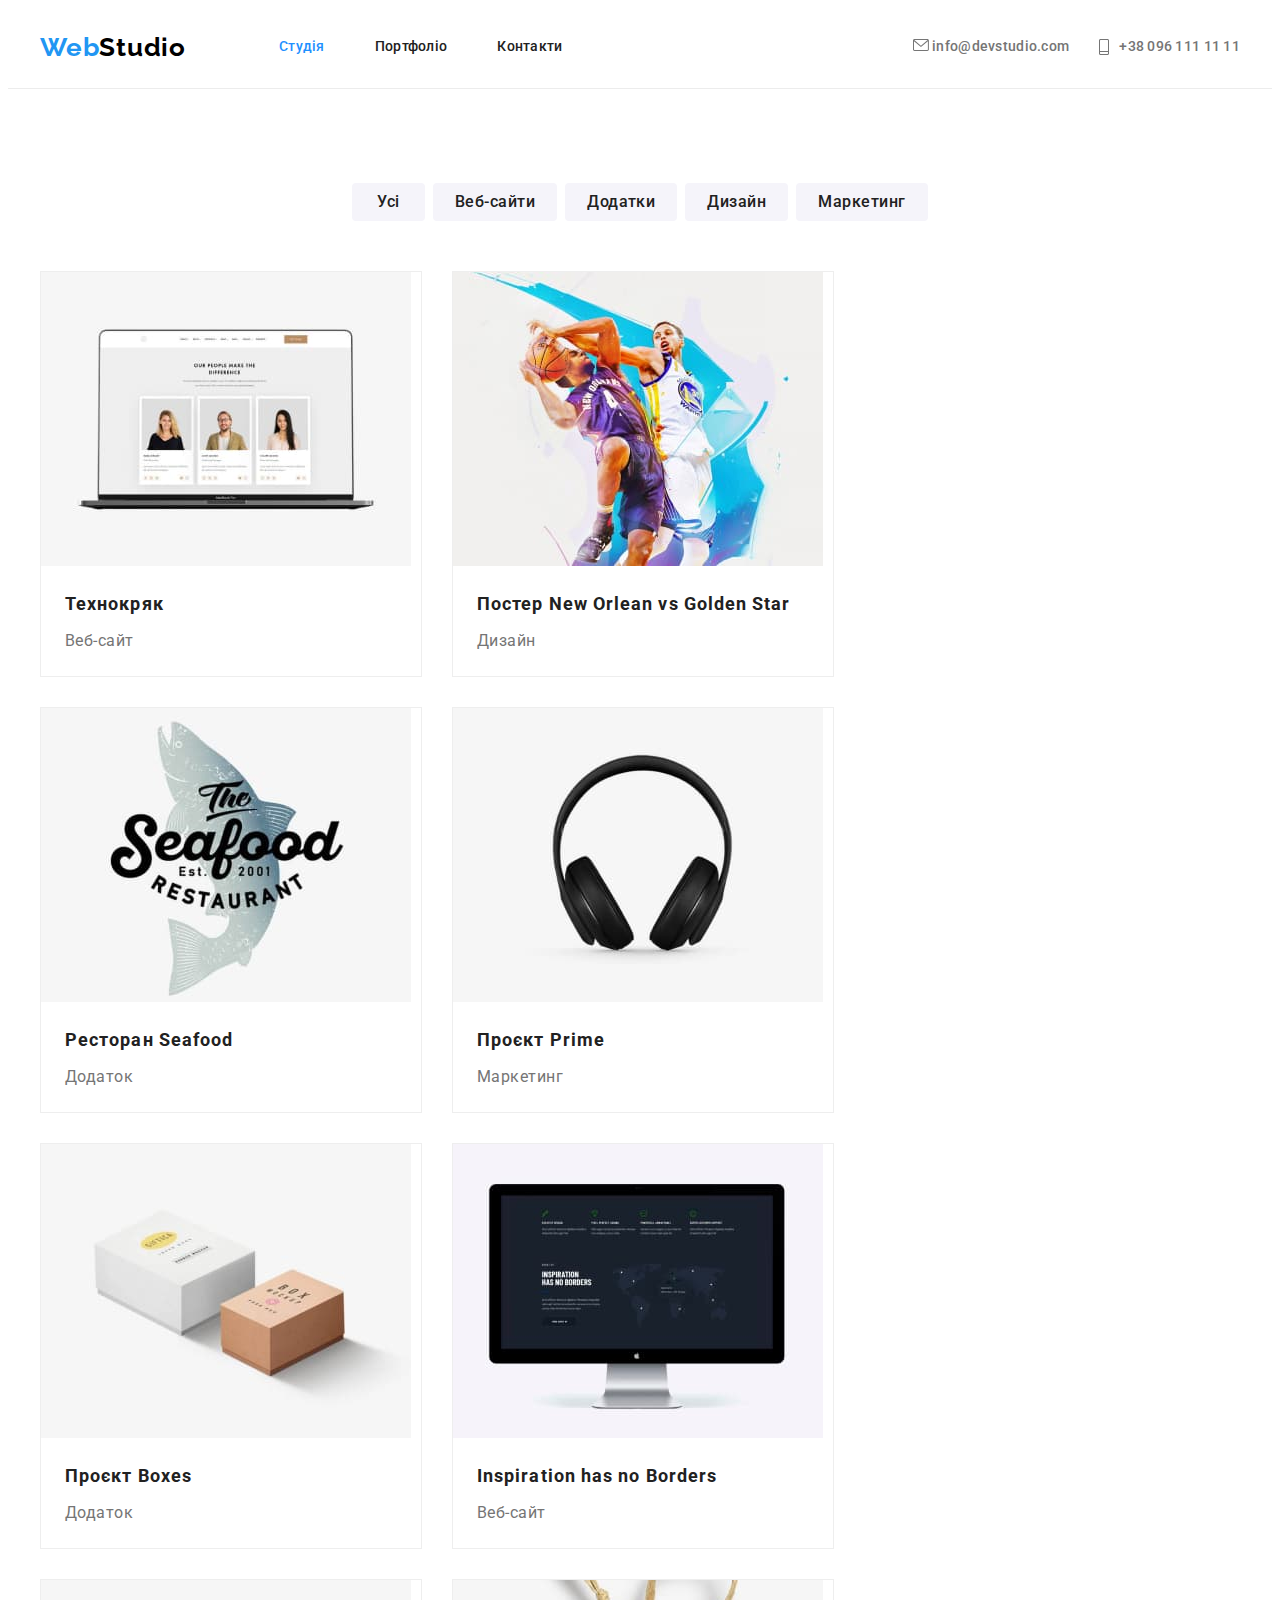
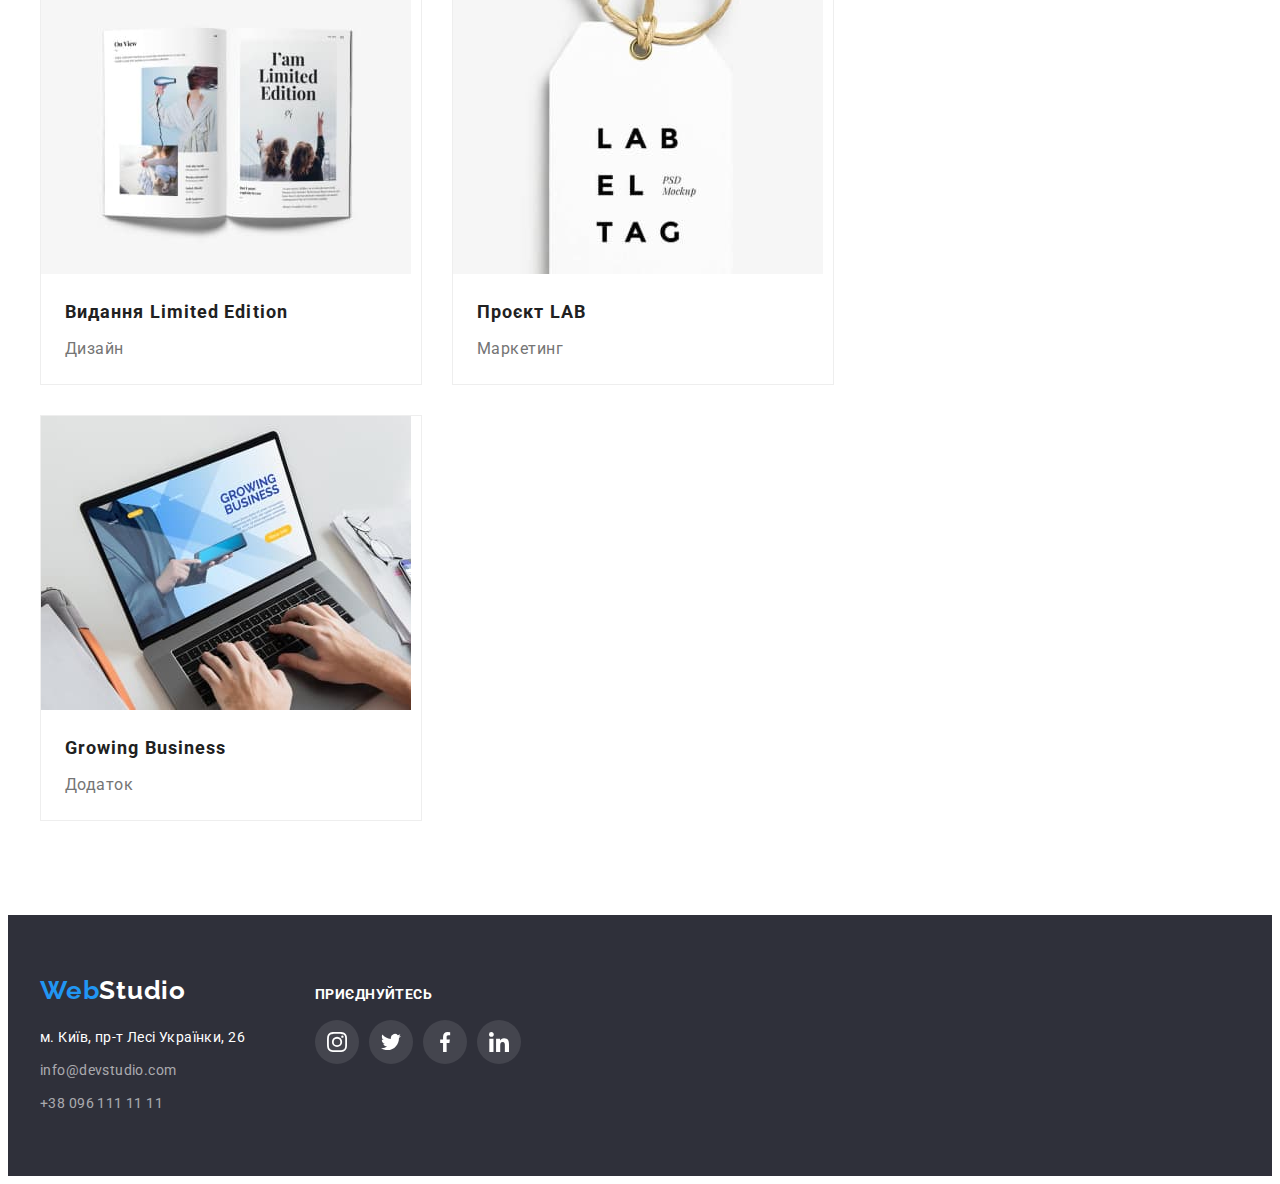
==== portfolio.html @ ec119967 "1" ====
<!DOCTYPE html>
<html lang="en">
  <head>
    <meta charset="UTF-8" />
    <meta http-equiv="X-UA-Compatible" content="IE=edge" />
    <meta name="viewport" content="width=device-width, initial-scale=1.0" />
    <title>WebStudio</title>
    <link rel="preconnect" href="https://fonts.googleapis.com" />
    <link rel="preconnect" href="https://fonts.gstatic.com" crossorigin />
    <link
      href="https://fonts.googleapis.com/css2?family=Raleway:wght@700&family=Roboto:wght@400;500;700;900&display=swap"
      rel="stylesheet"
    />
    <link
      rel="stylesheet"
      href="https://cdnjs.cloudflare.com/ajax/libs/modern-normalize/1.1.0/modern-normalize.min.css"
      integrity="sha512-wpPYUAdjBVSE4KJnH1VR1HeZfpl1ub8YT/NKx4PuQ5NmX2tKuGu6U/JRp5y+Y8XG2tV+wKQpNHVUX03MfMFn9Q=="
      crossorigin="anonymous"
      referrerpolicy="no-referrer"
    />
    <link rel="stylesheet" href="./css/style.css" />
  </head>
  <body>
    
    <header class="header">
      <div class="container header-container">
        <nav class="header-navigation">
          <a class="header-logo link" href=""
            >Web<span class="logo-color">Studio</span></a
          >
          <ul class="header-list list">
            <li class="header-iten">
              <a class="header-link link current" href="./index.html">Студія</a>
            </li>
            <li class="header-iten">
              <a class="header-link link" href="./portfolio.html">Портфоліо</a>
            </li>
            <li class="header-iten">
              <a class="header-link link" href="">Контакти</a>
            </li>
          </ul>
        </nav>
        <div class="header-contact">
          <div class="header-soc">
          
           
            <a class="header-mail" href="mailto:info@devstudio.com"
              >
              <svg class="header-soc-icon" width="16" height="12">
                <use href="./images/symbol-defs-con.svg#icon-envelope"></use>
              </svg>
              info@devstudio.com
              </a
            >
          </div>
          <div class="header-soc">
         
            <a class="header-tel" href="tel:+380961111111">
              <svg class="header-soc-icon" width="10" height="16">
                <use href="./images/symbol-defs-con.svg#icon-Vector"></use>
              </svg>
              +38 096 111 11 11
            </a>
          </div>
        </div>
      </div>
    </header>
    <main>
      <section class="portfolio">
        <div class="container container-portfolio">
          
          <h1 class="portfolio-title" hidden>Портфоліо</h1>
          
            <ul class="portfolio-list">
              <li class="portfolio-iten">
                <button type="button" class="portfolio-button button-everyone">Усі</button>
              </li>
              <li class="portfolio-iten">
                <button type="button" class="portfolio-button  button-veb">Веб-сайти</button>
              </li>
              <li class="portfolio-iten">
                <button type="button" class="portfolio-button button-addition">Додатки</button>
              </li>
              <li class="portfolio-iten">
                <button type="button" class="portfolio-button button-desing">Дизайн</button>
              </li>
              <li class="portfolio-iten">
                <button type="button" class="portfolio-button button-marketing">Маркетинг</button>
              </li>
            </ul>
          
          <h2 hidden>Проети</h2>
          <ul class="project-list">
            <li class="project-iten ">
              <img src="./images/project-1.jpg" alt="" />
              <div class="project-description">
                <h2 class="project-title">Технокряк</h2>
                <span class="project-text">Веб-сайт</span>
              </div>
            </li>
            <li class="project-iten">
              <img src="./images/project-2.jpg" alt="" />
              <div class="project-description">
                <h2 class="project-title">Постер New Orlean vs Golden Star</h2>
                <span class="project-text">Дизайн</span>
              </div>
            </li>
            <li class="project-iten">
              <img src="./images/project-3.jpg" alt="" />
              <div class="project-description">
                <h2 class="project-title">Ресторан Seafood</h2>
                <span class="project-text">Додаток</span>
              </div>
            </li>
            <li class="project-iten">
              <img src="./images/project-4.jpg" alt="" />
              <div class="project-description">
                <h2 class="project-title">Проєкт Prime</h2>
                <span class="project-text">Маркетинг</span>
              </div>
            </li>
            <li class="project-iten">
              <img src="./images/project-5.jpg" alt="" />
              <div class="project-description">
                <h2 class="project-title">Проєкт Boxes</h2>
                <span class="project-text">Додаток</span>
              </div>
            </li>
            <li class="project-iten">
              <img src="./images/project-6.jpg" alt="" />
              <div class="project-description">
                <h2 class="project-title">Inspiration has no Borders</h2>
                <span class="project-text">Веб-сайт</span>
              </div>
            </li>
            <li class="project-iten">
              <img src="./images/project-7.jpg" alt="" />
              <div class="project-description">
                <h2 class="project-title">Видання Limited Edition</h2>
                <span class="project-text">Дизайн</span>
              </div>
            </li>
            <li class="project-iten">
              <img src="./images/project-8.jpg" alt="" />
              <div class="project-description">
                <h2 class="project-title">Проєкт LAB</h2>
                <span class="project-text">Маркетинг</span>
              </div>
            </li>
            <li class="project-iten">
              <img src="./images/project-9.jpg" alt="" />
              <div class="project-description">
                <h2 class="project-title">Growing Business</h2>
                <span class="project-text">Додаток</span>
              </div>
            </li>
          </ul>
        </div>
        </section>
        
    </main>
    <footer class="footer">
      <div class="container container-footer">
        <div class="footer-contact-container">
          <div class="footer-contact">
            <h2 class="footer-title" hidden>Контакти</h2>
            <a class="footer-logo" href=""
              >Web<span class="footer-logo-color">Studio</span></a
            >
            <address class="address">
              <a
                class="address-link"
                href="https://goo.gl/maps/uvSMvUKNsepTXGcc9"
                target="_blank"
                rel="noopener noreferrer"
              >
                м. Київ, пр-т Лесі Українки, 26</a
              >
              <ul class="footer-list">
                <li class="footer-iten">
                  <a class="footer-mail" href="mailto:info@devstudio.com"
                    >info@devstudio.com</a
                  >
                </li>
                <li class="footer-iten">
                  <a class="footer-tel" href="tel:+380961111111"
                    >+38 096 111 11 11</a
                  >
                </li>
              </ul>
            </address>
          </div>
          <div class="footer-soc">
            <h2 class="soc-title">ПРИЄДНУЙТЕСЬ</h2>
            <ul class="soc-list">
              <li class="soc-iten">
                <a class="footer-soc-link" href="">
                  <svg class="footer-soc-icon" width="20" height="20">
                    <use href="./images/symbol-defs.svg#icon-instagram"></use>
                  </svg>
                </a>
              </li>
              <li class="soc-iten">
                <a class="footer-soc-link" href="">
                  <svg class="footer-soc-icon" width="20" height="20">
                    <use href="./images/symbol-defs.svg#icon-twitter"></use>
                  </svg>
                </a>
              </li>
              <li class="soc-iten">
                <a class="footer-soc-link" href="">
                  <svg class="footer-soc-icon" width="20" height="20">
                    <use href="./images/symbol-defs.svg#icon-facebook"></use>
                  </svg>
                </a>
              </li>
              <li class="soc-iten">
                <a class="footer-soc-link" href="">
                  <svg class="footer-soc-icon" width="20" height="20">
                    <use href="./images/symbol-defs.svg#icon-linkedin"></use>
                  </svg>
                </a>
              </li>
            </ul>
          </div>
        </div>
      </div>
    </footer>
  </body>
</html>
---- css/style.css ----
:root {
    --main-color: #757575;
    --top-color: #212121;
    --hit-color: #FFFFFF;
    }
    p, h1, h2, h3,
    h4, h5, h6 {
        margin: 0;
    }
    ol, ul {
        margin: 0;
        padding-left: 0;
        list-style: none;
    }
    button {
        cursor: pointer;
    }
    address {
        font-style: normal;
    }
    a {
        color: currentColor;
        text-decoration: none;
      }
      .container {
        width: 1200px;
        padding-left: 15px;
        padding-right: 15px;
        /* outline: 2px solid red; */
        margin: 0 auto;
        
      }
    img {
        display: block;
      }
    body{
        font-family:"Roboto", sans-serif;
        color: var(--top-color);
    }
    a {
        text-decoration: none;
    }
    li {
        list-style-type: none;
    }
    .list {
        list-style: none;
    }
    .link {
        text-decoration: none;}
        /*------------ Header---------------- */
        .header {
            
            border-bottom: 1px solid #ECECEC;
        }
        .header-navigation {
            display: flex;
            align-items: center;
        }
        .header-container {
            display: flex;
            align-items: center;
        }
        .header-list {
            display: flex;
            
            gap: 50px;
        }
        .header-contact {
            margin-left: auto;
            display: flex;
            gap: 30px;

        }
        .header-contact:hover{
            color: #2196F3;
        }
    .header-logo {
    font-family: 'Raleway',sans-serif; 
    font-weight: 700;
    font-size: 26px;
    line-height: 1.19;
    letter-spacing: 0.03em;
    color: #2196F3;
    margin-right: 93px;
    padding-top: 24px;
    padding-bottom: 25px;
    display: block;
    }
    .logo-color {
        color:  #000000;
    }
    .header-link {
    font-weight: 500;
    font-size: 14px;
    line-height: 1.14;
    letter-spacing: 0.02em;
    padding-top: 24px;
 padding-bottom: 25px;
    color: var(--top-color);
    display: block;
    }
    .header-link:hover,
    .header-link:focus {
        color: dodgerblue;
    }
    .header-list .link.current {
        color: dodgerblue;
    }
     
    .header-tel {
    font-weight: 500;
    font-size: 14px;
    line-height: 1.14;
    letter-spacing: 0.02em;
    color: var(--main-color);
    display: flex;
    align-items: center;
    gap: 10px;
    padding-top: 24px;
  padding-bottom: 25px;
            
    }
    
    
    

    .header-mail {
        font-weight: 500;
        font-size: 14px;
        line-height: 1.14;
        letter-spacing: 0.02em;
        color: var(--main-color);
        display: flex;
        align-items: center;
        gap: 10px;
        padding-top: 24px;
            padding-bottom: 25px;
            display: block;
    }
    .header-tel:hover ,
    .header-tel:focus,
    .header-mail:focus,
    .header-mail:hover{
        color: dodgerblue;
    }
    
    
    .header-soc-icon {
        
        fill: currentColor;
    }
  
    /*------------ Header---------------- */
    /*------------ Section-1---------------- */
    .hero {
        background: #C4C4C4;
        padding: 200px 0;
        margin: 0 auto;
        text-align: center;
        background-image: linear-gradient(
            rgba(47, 48, 58, 0.4),
        rgba(47, 48, 58, 0.4)
        ) ,
        url(../images/Img\ \(fon\).jpg);
        background-repeat: no-repeat;
        background-position: center;
        background-size: cover;
        
    }
    .hero-text {
        font-weight: 900;
        font-size: 44px;
        line-height: 1.36;
        letter-spacing: 0.06em;
        text-transform: uppercase;
        color: var(--hit-color);
        margin-bottom: 30px;
        margin: 0 auto;
        max-width: 696px;
        margin-bottom: 30px;
    }
    .hero-botton {
    font-family: inherit;
    font-weight: 700;
    font-size: 16px;
    line-height: 1.87;
    letter-spacing: 0.06em;
    color: var(--hit-color);
    cursor: pointer;
    display: block;
    margin: 0 auto;
    background-color: dodgerblue;
    max-width: 216px;
    border-color: transparent;
    border-radius: 4px;
    }
    /*------------ Section-1---------------- */
    /*------------ Section-2---------------- */
    .peculiarities {
        padding: 94px 0px;
    }
    .peculiarities-list {
        display: flex;
        gap: 30px;
    }
    .peculiarities-iten {
        width: 270px;
    }
    .peculiarities-title {
    font-weight: 700;
    font-size: 14px;
    line-height: 1.14;
    letter-spacing: 0.03em;
    text-transform: uppercase;
    color: var(--top-color);
    margin-bottom: 10px;
    margin-top: 30px;
    }
    .peculiarities-soc-link {
        width: 270px;
        height: 120px;
        background: #F5F4FA;
        border-radius: 4px;
        display: flex;
        align-items: center;
        justify-content: center;
    }
    .peculiarities-text {
        font-size: 14px;
        line-height: 1.71;
        letter-spacing: 0.03em;
        color: var(--main-color);
        }
   
    /*------------ Section-2---------------- */
    /*------------ Section-3---------------- */
   .work {
        padding-bottom: 94px;
    }
    .work-title {
    font-weight: 700;
    font-size: 36px;
    line-height: 1.16;
    text-align: center;
    letter-spacing: 0.03em;
    color: var(--top-color);
    margin-bottom: 50px;
    }
    .work-list {
        display: flex;
        gap: 30px;
    }
    .work-iten {
    }
    /*------------ Section-3---------------- */
    /*------------ Section-4---------------- */
    .about {
        padding-top: 94px;
        padding-bottom: 94px;
        background-color: #F5F4FA;
    }
    .about-list {
        display: flex;
        gap: 30px;
        align-items: center;
    }
    .about-iten {
        padding-bottom: 30px;
        background-color: #fff;
        box-shadow: 0px 1px 3px rgba(0, 0, 0, 0.12),
         0px 1px 1px rgba(0, 0, 0, 0.14), 
         0px 2px 1px rgba(0, 0, 0, 0.2);
    }
    .container-about {
        
    }
    .about-soc-list {
        display: flex;
        justify-content: center;
        gap: 10px;}


        .about-soc-link {
            width: 44px;
            height: 44px;
            border-radius: 50%;
            background-color:transparent;
            display: flex;
            align-items: center;
            justify-content: center;
            
        }
            .about-soc-icon {
                fill: #AFB1B8;
            }
            .about-soc-list {
                display: flex;
                justify-content: center;
                gap: 10px;}

            .about-soc-link:hover,
            .about-soc-link:focus {
              background-color: #2196F3;
}
            .about-soc-link:hover .about-soc-icon,
            .about-soc-link:focus .about-soc-icon {
              fill: #FFFFFF;
} 

    .about-title {
        font-weight: 700;
        font-size: 36px;
        line-height: 1.6;
        text-align: center;
        letter-spacing: 0.03em;
        color: var(--top-color);
        margin-bottom: 50px;
    }
    .about-iten-title {
    font-weight: 500;
    font-size: 16px;
    line-height: 1.18;
    margin-top: 30px;
    margin-bottom: 10px;
    letter-spacing: 0.03em;
    color: var(--top-color);
    text-align: center;;
    
    }
    .about-text {
        font-size: 16px;
        line-height: 1.18;
        text-align: center;
        letter-spacing: 0.03em;
        color: var(--main-color);
        align-items: center;
        display: block;
        margin-bottom: 16px;
    }
    /*------------ Section-4---------------- */
    /*------------ Section-5---------------- */
    .client {
    }
    .container {
    }
    .container-client {
       padding-top: 94px;
       padding-bottom: 94px;
    }
    .client-tetle {
        font-weight: 700;
        font-size: 36px;
        line-height: 1.6;
        text-align: center;
        letter-spacing: 0.03em;
        color: var(--top-color);
        margin-bottom: 50px;
    }
    .client-list {
        display: flex;
        gap: 30px;
        align-items: center;
    }
    .client-iten {        
        background-color: #FFFFFF;

    }
    .client-soc-link {
            width: 170px;
            height: 92px;
            border: 1px solid #AFB1B8;
            border-radius: 4px;
            background-color:#fff;
            display: flex;
            align-items: center;
            justify-content: center;
    }
    .client-soc-icon {
        fill: #AFB1B8;
    }
    .client-soc-list {
        display: flex;
        justify-content: center;
        gap: 10px;}

    .client-soc-link:hover,
    .client-soc-link:focus {
      background-color: #fff;
      border-color: #2196F3;
}
    .client-soc-link:hover .client-soc-icon,
    .client-soc-link:focus .client-soc-icon {
      fill: #2196F3;
      
      
} 
    /*------------ Section-5---------------- */
    /*------------ Footer---------------- */
    .footer {
        padding-top: 60px;
        padding-bottom: 60px;
    }
    .footer {
        background-color: #2F303A;
    }
    .footer-title {
    }
    .footer-logo {
        font-family: 'Raleway',sans-serif; 
        font-weight: 700;
        font-size: 26px;
        line-height: 1.19;
        letter-spacing: 0.03em;
        color: #2196F3;
        display: inline-block;
        margin-bottom: 20px;
    }
    .footer-logo-color{
        color: var(--hit-color);
    }
    .address {
    }
    .address-link {
    font-style: normal;
    font-size: 14px;
    line-height: 1.71;
    letter-spacing: 0.03em;
    color: var(--hit-color);
    display: inline-block;
    margin-bottom: 9px;
    }
    .footer-list {
    }
    .footer-iten {
    }
    .footer-mail {
    font-style: normal;
    font-size: 14px;
    line-height: 1.71;
    letter-spacing: 0.03em;
    color: rgba(255, 255, 255, 0.6);
    display: inline-block;
    margin-bottom: 9px;
    }
    .footer-tel {
    font-style: normal;
    font-size: 14px;
    line-height: 1.71;
    letter-spacing: 0.03em;
    color: rgba(255, 255, 255, 0.6);
    }
    .footer-mail:hover,
    .footer-mail:focus,
    .footer-tel:focus,
    .footer-tel:hover{
        color: dodgerblue;
    }
    /* .container-footer {
        display: flex;
        margin: 0;
        gap: 70px; */
    .footer-contact-container {
        display: flex;
        gap: 70px;
        align-items: baseline;
    }
    .soc-list{
        display: flex;
        justify-content: center;
        gap: 10px;}
    .footer-soc {
        
    }
        .soc-title {
            font-weight: 700;
            font-size: 14px;
            line-height: 0.87;
            letter-spacing: 0.03em;
             text-transform: uppercase;
            color: #FFFFFF;
            margin-bottom: 20px;
        }


        .footer-soc-link {
            width: 44px;
            height: 44px;
            border-radius: 50%;
            background: rgba(255, 255, 255, 0.1);
            display: flex;
            align-items: center;
            justify-content: center;
            
        }
            .footer-soc-icon {
                fill: #fff;
            }
            .footer-soc-list {
                display: flex;
                justify-content: center;
                gap: 10px;}

            .footer-soc-link:hover,
            .footer-soc-link:focus {
              background-color: #2196F3;
}
            .footer-soc-link:hover .footer-soc-icon,
            .footer-soc-link:focus .footer-soc-icon {
              fill: #fff;
    }
    /*------------ Footer---------------- */
    /*------------ Портфоліо---------------- */
    .portfolio {
        padding-top: 94px;
        padding-bottom: 94px;
    }
    .container-portfolio {
        
    }
    .portfolio-title {
    }
    .portfolio-list {
        display: flex;
        gap: 8px;
      justify-content: center;
      
      
    }
    
    .portfolio-iten {
        margin-bottom: 50px;
    }

    .portfolio-button {
        font-family: 'Roboto';
        font-weight: 500;
        font-size: 16px;
        line-height: 1.62;
        text-align: center;
        letter-spacing: 0.03em;
        color: var(--top-color);
        cursor: pointer;
        background: #F5F4FA;
border-radius: 4px;
border: transparent;
display: inline-block;
padding: 6px 22px;
    }
    .button-everyone {
        padding: 6px 25px;
    }
    .portfolio-button:hover,
    .portfolio-button:focus{
        color: var(--hit-color);
        background-color: #2196F3;
    }
    /*------------ Портфоліо---------------- */
    /*------------ Проекти---------------- */
    .project-list {
        display: flex;
        flex-wrap: wrap;
        gap: 30px;
        
    }
    .project-iten {
        width: calc((100% - 60px) / 3);
        border: 1px solid #EEEEEE;
    }
    .project-iten:hover,
    .project-iten:focus{
        box-shadow: 0px 1px 1px rgba(0, 0, 0, 0.12),
        0px 4px 4px rgba(0, 0, 0, 0.06),
        1px 4px 6px rgba(0, 0, 0, 0.16);
    }
    
    .project-description {
        padding-left: 24px;
        padding-right: 24px;
        padding-bottom: 20px;
        padding-top: 20px;
    }

    .project-title {
    font-size: 18px;
    line-height: 2;
    letter-spacing: 0.06em;
    color: var(--top-color);
   ;
    }
    .project-text {
    font-size: 16px;
    line-height: 1.88;
    letter-spacing: 0.03em;
    color:var(--main-color);
    display: inline-block;
    margin-top: 4px;
   
    }
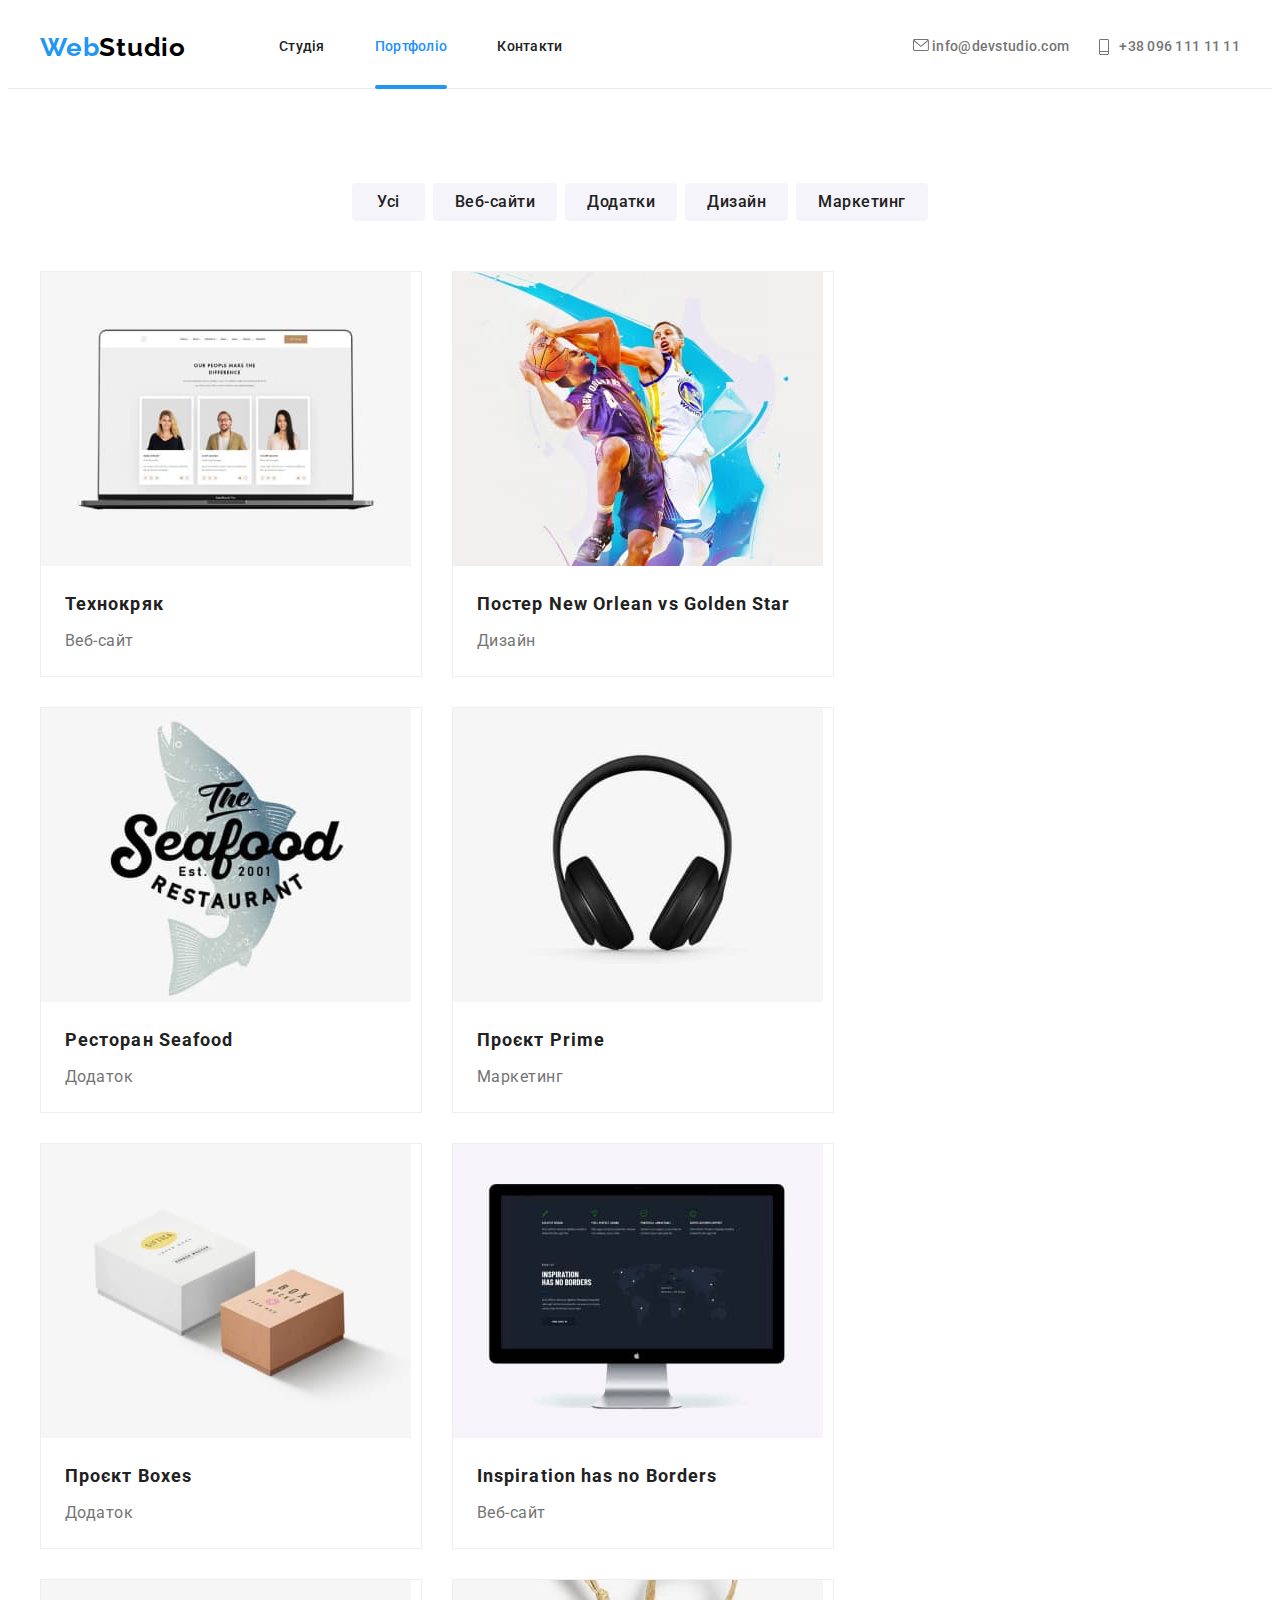
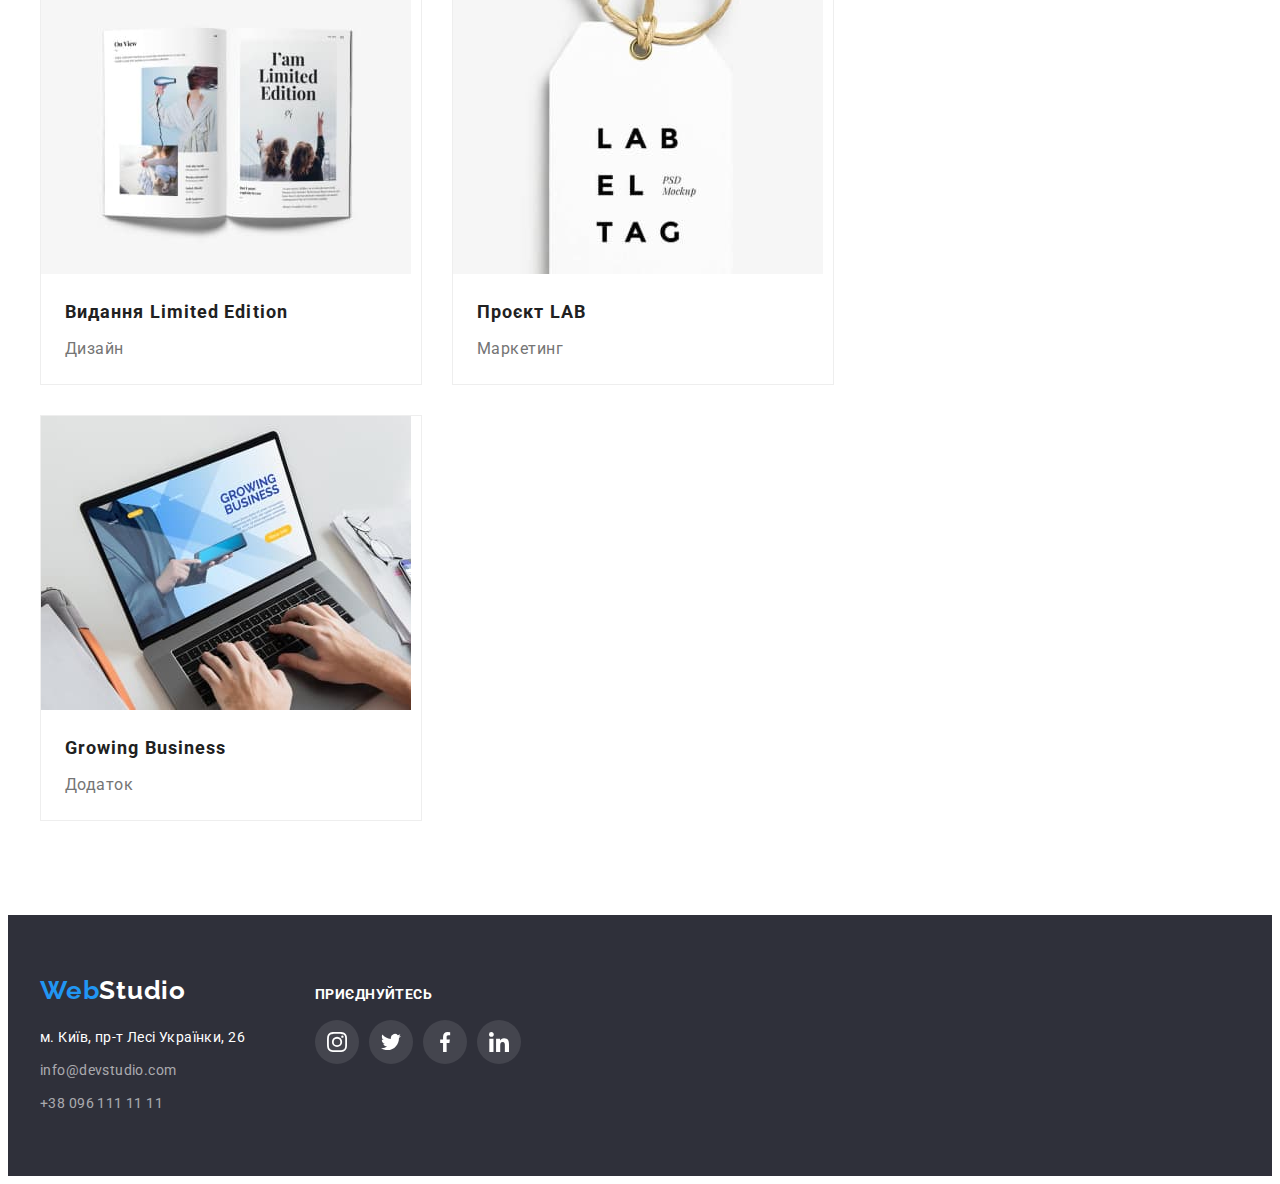
==== commit c6b5dd0f: "my-hw-05" ====
--- a/portfolio.html
+++ b/portfolio.html
@@ -21,7 +21,6 @@
     <link rel="stylesheet" href="./css/style.css" />
   </head>
   <body>
-    
     <header class="header">
       <div class="container header-container">
         <nav class="header-navigation">
@@ -30,10 +29,12 @@
           >
           <ul class="header-list list">
             <li class="header-iten">
-              <a class="header-link link current" href="./index.html">Студія</a>
+              <a class="header-link link" href="./index.html">Студія</a>
             </li>
             <li class="header-iten">
-              <a class="header-link link" href="./portfolio.html">Портфоліо</a>
+              <a class="header-link link current" href="./portfolio.html"
+                >Портфоліо</a
+              >
             </li>
             <li class="header-iten">
               <a class="header-link link" href="">Контакти</a>
@@ -42,19 +43,14 @@
         </nav>
         <div class="header-contact">
           <div class="header-soc">
-          
-           
-            <a class="header-mail" href="mailto:info@devstudio.com"
-              >
+            <a class="header-mail" href="mailto:info@devstudio.com">
               <svg class="header-soc-icon" width="16" height="12">
                 <use href="./images/symbol-defs-con.svg#icon-envelope"></use>
               </svg>
               info@devstudio.com
-              </a
-            >
+            </a>
           </div>
           <div class="header-soc">
-         
             <a class="header-tel" href="tel:+380961111111">
               <svg class="header-soc-icon" width="10" height="16">
                 <use href="./images/symbol-defs-con.svg#icon-Vector"></use>
@@ -68,87 +64,166 @@
     <main>
       <section class="portfolio">
         <div class="container container-portfolio">
-          
           <h1 class="portfolio-title" hidden>Портфоліо</h1>
-          
-            <ul class="portfolio-list">
-              <li class="portfolio-iten">
-                <button type="button" class="portfolio-button button-everyone">Усі</button>
-              </li>
-              <li class="portfolio-iten">
-                <button type="button" class="portfolio-button  button-veb">Веб-сайти</button>
-              </li>
-              <li class="portfolio-iten">
-                <button type="button" class="portfolio-button button-addition">Додатки</button>
-              </li>
-              <li class="portfolio-iten">
-                <button type="button" class="portfolio-button button-desing">Дизайн</button>
-              </li>
-              <li class="portfolio-iten">
-                <button type="button" class="portfolio-button button-marketing">Маркетинг</button>
-              </li>
-            </ul>
-          
+
+          <ul class="portfolio-list">
+            <li class="portfolio-iten">
+              <button type="button" class="portfolio-button button-everyone">
+                Усі
+              </button>
+            </li>
+            <li class="portfolio-iten">
+              <button type="button" class="portfolio-button button-veb">
+                Веб-сайти
+              </button>
+            </li>
+            <li class="portfolio-iten">
+              <button type="button" class="portfolio-button button-addition">
+                Додатки
+              </button>
+            </li>
+            <li class="portfolio-iten">
+              <button type="button" class="portfolio-button button-desing">
+                Дизайн
+              </button>
+            </li>
+            <li class="portfolio-iten">
+              <button type="button" class="portfolio-button button-marketing">
+                Маркетинг
+              </button>
+            </li>
+          </ul>
+
           <h2 hidden>Проети</h2>
           <ul class="project-list">
-            <li class="project-iten ">
-              <img src="./images/project-1.jpg" alt="" />
+            <li class="project-iten">
+             <div class="project-top">
+                <img src="./images/project-1.jpg" alt="" />
+                <p class="project-top-text">
+                  Ресурс пропонує комплексні пропозиції з різним рівнем
+                  функціоналу та сервісів. Все це дозволить відвідувачу отримати
+                  вичерпні відомості про компанію чи приватну особу.
+                </p>
+             </div>
               <div class="project-description">
                 <h2 class="project-title">Технокряк</h2>
                 <span class="project-text">Веб-сайт</span>
               </div>
             </li>
             <li class="project-iten">
-              <img src="./images/project-2.jpg" alt="" />
+              <div class="project-top">
+                <img src="./images/project-2.jpg" alt="" />
+                <p class="project-top-text">
+                  Ресурс пропонує комплексні пропозиції з різним рівнем
+                  функціоналу та сервісів. Все це дозволить відвідувачу отримати
+                  вичерпні відомості про компанію чи приватну особу.
+                </p>
+                </div>
               <div class="project-description">
                 <h2 class="project-title">Постер New Orlean vs Golden Star</h2>
                 <span class="project-text">Дизайн</span>
               </div>
             </li>
             <li class="project-iten">
-              <img src="./images/project-3.jpg" alt="" />
+              <div class="project-top">
+                <img src="./images/project-3.jpg" alt="" />
+                <p class="project-top-text">
+                  Ресурс пропонує комплексні пропозиції з різним рівнем
+                  функціоналу та сервісів. Все це дозволить відвідувачу отримати
+                  вичерпні відомості про компанію чи приватну особу.
+                </p>
+              </div>
+             
               <div class="project-description">
                 <h2 class="project-title">Ресторан Seafood</h2>
                 <span class="project-text">Додаток</span>
               </div>
             </li>
             <li class="project-iten">
-              <img src="./images/project-4.jpg" alt="" />
+              <div class="project-top">
+                <img src="./images/project-4.jpg" alt="" />
+                <p class="project-top-text">
+                  Ресурс пропонує комплексні пропозиції з різним рівнем
+                  функціоналу та сервісів. Все це дозволить відвідувачу отримати
+                  вичерпні відомості про компанію чи приватну особу.
+                </p>
+              </div>
+              
               <div class="project-description">
                 <h2 class="project-title">Проєкт Prime</h2>
                 <span class="project-text">Маркетинг</span>
               </div>
             </li>
             <li class="project-iten">
-              <img src="./images/project-5.jpg" alt="" />
+              <div class="project-top">
+                <img src="./images/project-5.jpg" alt="" />
+                <p class="project-top-text">
+                  Ресурс пропонує комплексні пропозиції з різним рівнем
+                  функціоналу та сервісів. Все це дозволить відвідувачу отримати
+                  вичерпні відомості про компанію чи приватну особу.
+                </p>
+              </div>
+             
               <div class="project-description">
                 <h2 class="project-title">Проєкт Boxes</h2>
                 <span class="project-text">Додаток</span>
               </div>
             </li>
             <li class="project-iten">
-              <img src="./images/project-6.jpg" alt="" />
+              <div class="project-top">
+                <img src="./images/project-6.jpg" alt="" />
+                <p class="project-top-text">
+                  Ресурс пропонує комплексні пропозиції з різним рівнем
+                  функціоналу та сервісів. Все це дозволить відвідувачу отримати
+                  вичерпні відомості про компанію чи приватну особу.
+                </p>
+              </div>
+             
               <div class="project-description">
                 <h2 class="project-title">Inspiration has no Borders</h2>
                 <span class="project-text">Веб-сайт</span>
               </div>
             </li>
             <li class="project-iten">
-              <img src="./images/project-7.jpg" alt="" />
+              <div class="project-top">
+                <img src="./images/project-7.jpg" alt="" />
+                <p class="project-top-text">
+                  Ресурс пропонує комплексні пропозиції з різним рівнем
+                  функціоналу та сервісів. Все це дозволить відвідувачу отримати
+                  вичерпні відомості про компанію чи приватну особу.
+                </p>
+              </div>
+             
               <div class="project-description">
                 <h2 class="project-title">Видання Limited Edition</h2>
                 <span class="project-text">Дизайн</span>
               </div>
             </li>
             <li class="project-iten">
-              <img src="./images/project-8.jpg" alt="" />
+              <div class="project-top">
+                <img src="./images/project-8.jpg" alt="" />
+                <p class="project-top-text">
+                  Ресурс пропонує комплексні пропозиції з різним рівнем
+                  функціоналу та сервісів. Все це дозволить відвідувачу отримати
+                  вичерпні відомості про компанію чи приватну особу.
+                </p>
+              </div>
+              
               <div class="project-description">
                 <h2 class="project-title">Проєкт LAB</h2>
                 <span class="project-text">Маркетинг</span>
               </div>
             </li>
             <li class="project-iten">
-              <img src="./images/project-9.jpg" alt="" />
+              <div class="project-top">
+                <img src="./images/project-9.jpg" alt="" />
+                <p class="project-top-text">
+                  Ресурс пропонує комплексні пропозиції з різним рівнем
+                  функціоналу та сервісів. Все це дозволить відвідувачу отримати
+                  вичерпні відомості про компанію чи приватну особу.
+                </p>
+              </div>
+            
               <div class="project-description">
                 <h2 class="project-title">Growing Business</h2>
                 <span class="project-text">Додаток</span>
@@ -156,8 +231,7 @@
             </li>
           </ul>
         </div>
-        </section>
-        
+      </section>
     </main>
     <footer class="footer">
       <div class="container container-footer">
@@ -227,4 +301,4 @@
       </div>
     </footer>
   </body>
-</html>+</html>
--- a/css/style.css
+++ b/css/style.css
@@ -100,12 +100,29 @@
     color: var(--top-color);
     display: block;
     }
+    .header-link {
+        transition: color 250ms cubic-bezier(0.4, 0, 0.2, 1);
+    }
     .header-link:hover,
     .header-link:focus {
         color: dodgerblue;
     }
     .header-list .link.current {
         color: dodgerblue;
+    }
+    .header-navigation .current {
+        position: relative;
+    }
+    
+    .current:after{
+        content: '';
+        position: absolute;
+        bottom: -8.5px;
+        left: 0;
+        width: 100%;
+        height: 4px;
+        background: #2196F3;
+        border-radius: 2px;
     }
      
     .header-tel {
@@ -121,7 +138,9 @@
   padding-bottom: 25px;
             
     }
-    
+    .header-tel{
+        transition: color 250ms cubic-bezier(0.4, 0, 0.2, 1);
+    }
     
     
 
@@ -137,6 +156,9 @@
         padding-top: 24px;
             padding-bottom: 25px;
             display: block;
+    }
+    .header-mail{
+        transition: color 250ms cubic-bezier(0.4, 0, 0.2, 1);
     }
     .header-tel:hover ,
     .header-tel:focus,
@@ -191,7 +213,8 @@
     display: block;
     margin: 0 auto;
     background-color: dodgerblue;
-    max-width: 216px;
+    width: 216px;
+    height: 50px;
     border-color: transparent;
     border-radius: 4px;
     }
@@ -298,6 +321,10 @@
                 display: flex;
                 justify-content: center;
                 gap: 10px;}
+            .about-soc-link{
+                transition: background-color 250ms cubic-bezier(0.4, 0, 0.2, 1),
+                fill 250ms cubic-bezier(0.4, 0, 0.2, 1);
+            }    
 
             .about-soc-link:hover,
             .about-soc-link:focus {
@@ -383,11 +410,17 @@
         display: flex;
         justify-content: center;
         gap: 10px;}
+        .client-soc-link {
+        transition:border-color 250ms cubic-bezier(0.4, 0, 0.2, 1);
+        }
 
     .client-soc-link:hover,
     .client-soc-link:focus {
       background-color: #fff;
       border-color: #2196F3;
+}
+.client-soc-icon {
+    transition: fill 250ms cubic-bezier(0.4, 0, 0.2, 1);
 }
     .client-soc-link:hover .client-soc-icon,
     .client-soc-link:focus .client-soc-icon {
@@ -456,10 +489,12 @@
     .footer-tel:hover{
         color: dodgerblue;
     }
-    /* .container-footer {
-        display: flex;
-        margin: 0;
-        gap: 70px; */
+   .footer-mail {
+    transition: color 250ms cubic-bezier(0.4, 0, 0.2, 1);
+   }
+   .footer-tel {
+    transition: color 250ms cubic-bezier(0.4, 0, 0.2, 1);
+   }
     .footer-contact-container {
         display: flex;
         gap: 70px;
@@ -500,6 +535,9 @@
                 display: flex;
                 justify-content: center;
                 gap: 10px;}
+            .footer-soc-link {
+             transition:  background-color 250ms cubic-bezier(0.4, 0, 0.2, 1);
+            }
 
             .footer-soc-link:hover,
             .footer-soc-link:focus {
@@ -550,12 +588,74 @@
     .button-everyone {
         padding: 6px 25px;
     }
+    .portfolio-button{
+        transition: color 250ms cubic-bezier(0.4, 0, 0.2, 1),
+        background-color 250ms cubic-bezier(0.4, 0, 0.2, 1);
+    }
     .portfolio-button:hover,
     .portfolio-button:focus{
         color: var(--hit-color);
         background-color: #2196F3;
     }
-    /*------------ Портфоліо---------------- */
+    /*------------ Портфоліо---------------- */  
+    /*------------ Модальне вікно---------------- */ 
+     .backdrop {
+        position: fixed;
+        top: 0;
+        width: 100%;
+        height: 100%;
+        background: rgba(0, 0, 0, 0.2);
+        transition: opacity 250ms cubic-bezier(0.4, 0, 0.2, 1) ,
+visibility 250ms cubic-bezier(0.4, 0, 0.2, 1),
+transform 250ms cubic-bezier(0.4, 0, 0.2, 1);
+
+     }
+     .modal {
+        width: 528px;
+        min-height: 581px;
+        background: #FFFFFF;
+box-shadow: 0px 1px 3px rgba(0, 0, 0, 0.12), 0px 1px 1px rgba(0, 0, 0, 0.14), 0px 2px 1px rgba(0, 0, 0, 0.2);
+border-radius: 4px;
+position: absolute;
+top: 50%;
+left: 50%;
+transform: translate(-50% , -50%) scale(1);
+transition: opacity 250ms cubic-bezier(0.4, 0, 0.2, 1) ,
+visibility 250ms cubic-bezier(0.4, 0, 0.2, 1),
+transform 250ms cubic-bezier(0.4, 0, 0.2, 1);
+
+     }
+     
+     .backdrop.is-hidden .modal {
+        transform: translate(50%, 50%) scale(0);
+     }
+     .modal-btn {
+        width: 30px;
+        height: 30px;
+        background: #FFFFFF;
+        border: 1px solid rgba(0, 0, 0, 0.1);
+        border-radius: 50%;
+        background-color: transparent;
+        position: absolute;
+        top: 8px;
+        right: 8px;
+        display: flex;
+        align-items: center;
+        justify-content: center;
+        padding: 0;
+        cursor: pointer;
+     }
+     .modal-close-icon {
+        width: 11px;
+        height: 11px;
+     }
+     .is-hidden {
+        opacity: 0;
+        visibility: hidden;
+        pointer-events: none;
+     }
+
+    /*------------ Модальне вікно---------------- */ 
     /*------------ Проекти---------------- */
     .project-list {
         display: flex;
@@ -566,12 +666,45 @@
     .project-iten {
         width: calc((100% - 60px) / 3);
         border: 1px solid #EEEEEE;
+    }
+    .project-iten {
+     transition: box-shadow 250ms cubic-bezier(0.4, 0, 0.2, 1);
     }
     .project-iten:hover,
     .project-iten:focus{
         box-shadow: 0px 1px 1px rgba(0, 0, 0, 0.12),
         0px 4px 4px rgba(0, 0, 0, 0.06),
         1px 4px 6px rgba(0, 0, 0, 0.16);
+    }
+    .project-iten:hover .project-top-text {
+        transform: translateY(0%);
+        
+        
+    }
+    .project-top-text {
+        position: absolute;
+        top: 0;
+        left: 0;
+        background: rgba(33, 150, 243, 0.9);
+        height: 100%;
+        width: 100%;
+        padding-top: 63px;
+        padding-bottom: 63px;
+        padding-left: 24px;
+        padding-right: 24px;
+        transform: translateY(100%);
+        transition: transform 250ms cubic-bezier(0.4, 0, 0.2, 1);
+    }
+    .project-top {
+        position: relative;
+        font-weight: 400;
+        font-size: 18px;        
+        line-height: 1.56;
+        letter-spacing: 0.03em;
+        color: #FFFFFF;
+        overflow: hidden;
+        
+
     }
     
     .project-description {
